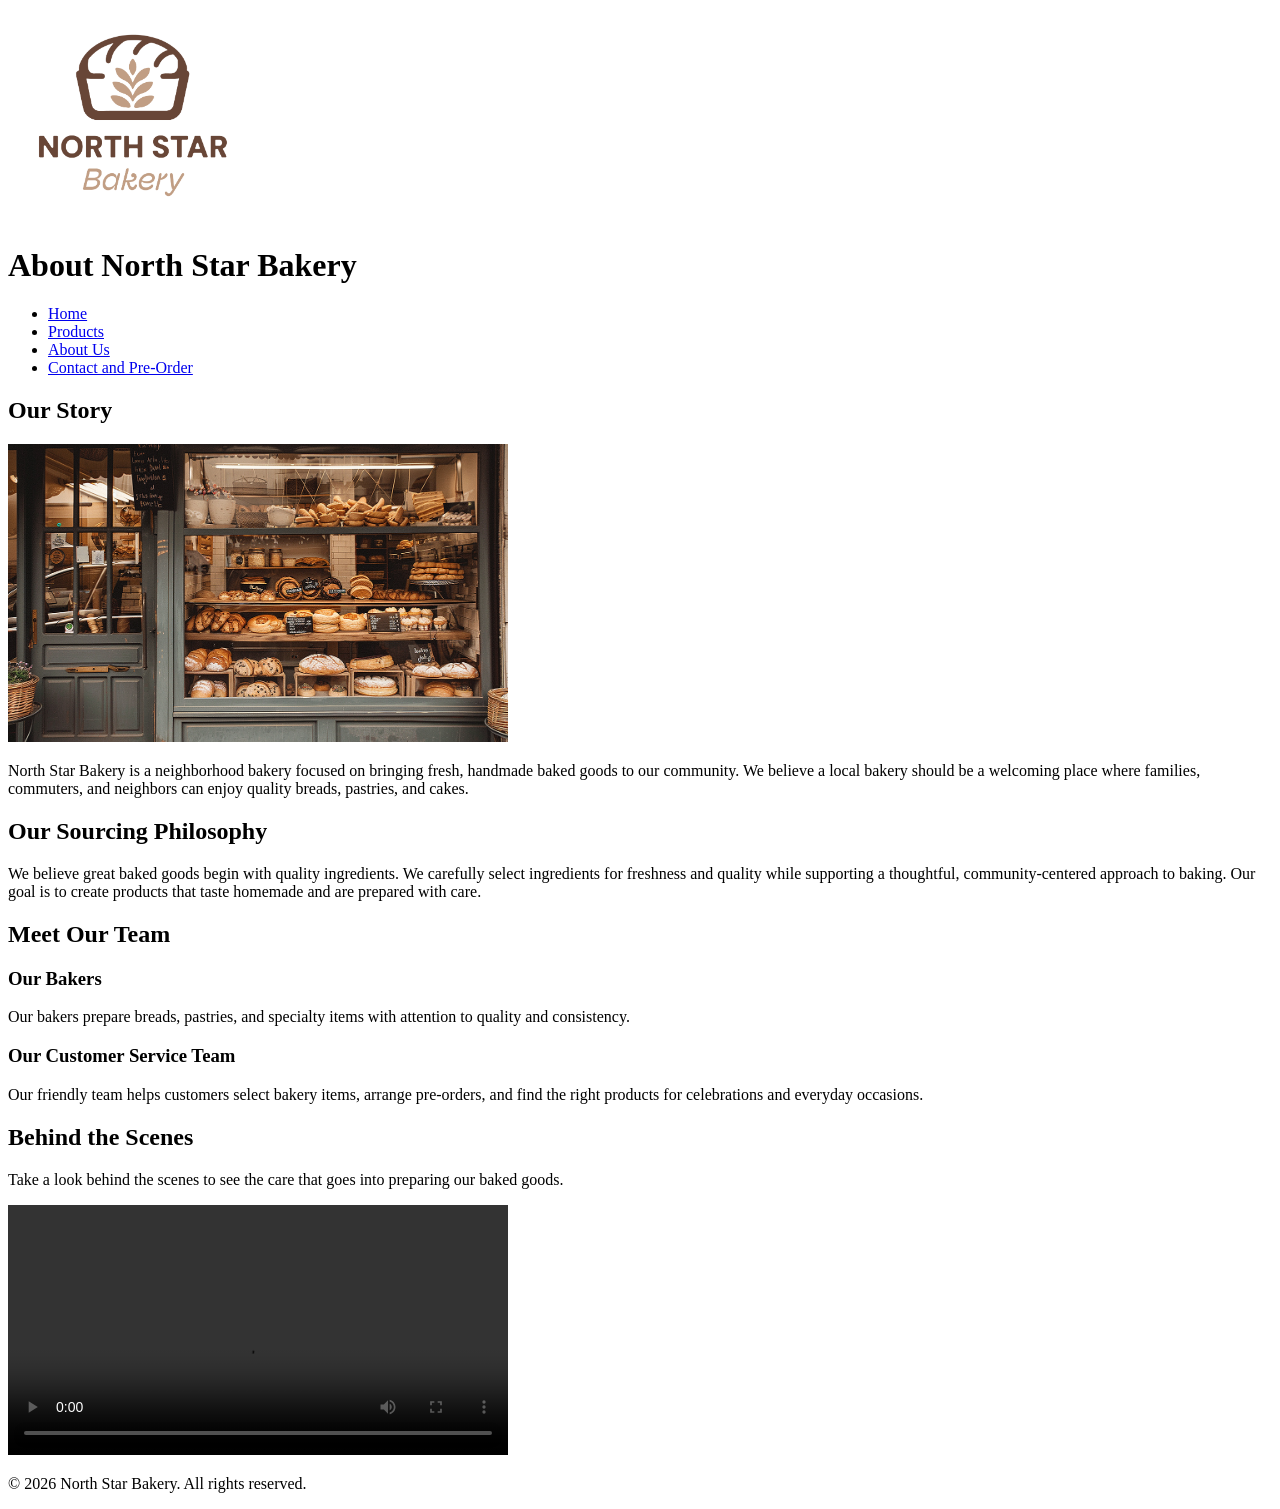
==== about.html @ 6f8efdfc "Complete North Star Bakery Touchstone Task 2" ====
<!DOCTYPE html>
<html lang="en">
<head>
    <meta charset="UTF-8">
    <meta name="viewport" content="width=device-width, initial-scale=1.0">
    <title>North Star Bakery | About Us</title>
</head>

<body>

    <header>
        <img src="bakery-logo.png"
             alt="North Star Bakery logo"
             width="250">

        <h1>About North Star Bakery</h1>

        <nav aria-label="Main navigation">
            <ul>
                <li><a href="index.html">Home</a></li>
                <li><a href="products.html">Products</a></li>
                <li><a href="about.html">About Us</a></li>
                <li><a href="contact.html">Contact and Pre-Order</a></li>
            </ul>
        </nav>
    </header>

    <main>

        <section>
            <h2>Our Story</h2>

            <img src="bakery-storefront.png"
                 alt="Storefront of North Star Bakery welcoming neighborhood customers"
                 width="500">

            <p>
                North Star Bakery is a neighborhood bakery focused on bringing
                fresh, handmade baked goods to our community. We believe a local
                bakery should be a welcoming place where families, commuters,
                and neighbors can enjoy quality breads, pastries, and cakes.
            </p>
        </section>

        <section>
            <h2>Our Sourcing Philosophy</h2>

            <p>
                We believe great baked goods begin with quality ingredients.
                We carefully select ingredients for freshness and quality while
                supporting a thoughtful, community-centered approach to baking.
                Our goal is to create products that taste homemade and are
                prepared with care.
            </p>
        </section>

        <section>
            <h2>Meet Our Team</h2>

            <h3>Our Bakers</h3>

            <p>
                Our bakers prepare breads, pastries, and specialty items with
                attention to quality and consistency.
            </p>

            <h3>Our Customer Service Team</h3>

            <p>
                Our friendly team helps customers select bakery items, arrange
                pre-orders, and find the right products for celebrations and
                everyday occasions.
            </p>
        </section>

        <section>
            <h2>Behind the Scenes</h2>

            <p>
                Take a look behind the scenes to see the care that goes into
                preparing our baked goods.
            </p>

            <video controls width="500">
                <source src="bakery-behind-scenes.mp4" type="video/mp4">
                Your browser does not support the video element.
                Please contact North Star Bakery to learn more about how
                our baked goods are prepared.
            </video>
        </section>

    </main>

    <footer>
        <p>&copy; 2026 North Star Bakery. All rights reserved.</p>
    </footer>

</body>
</html>
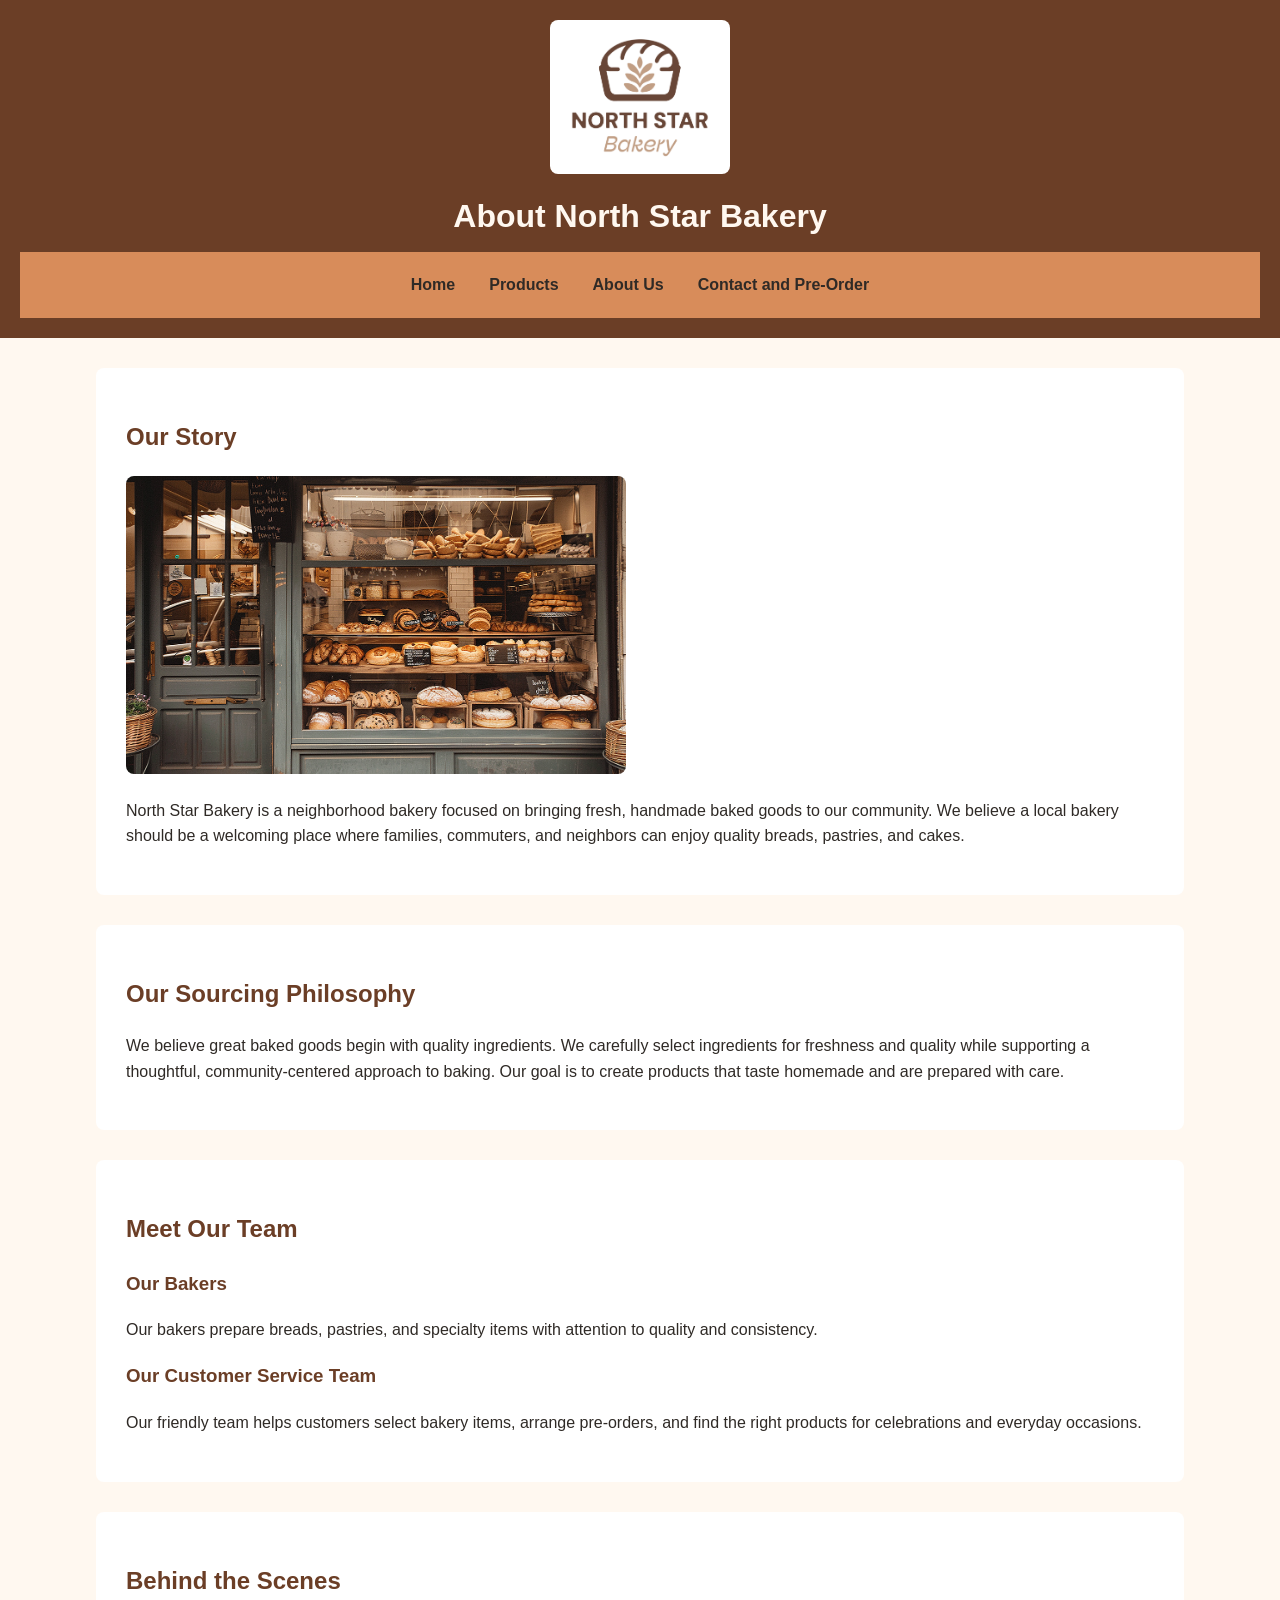
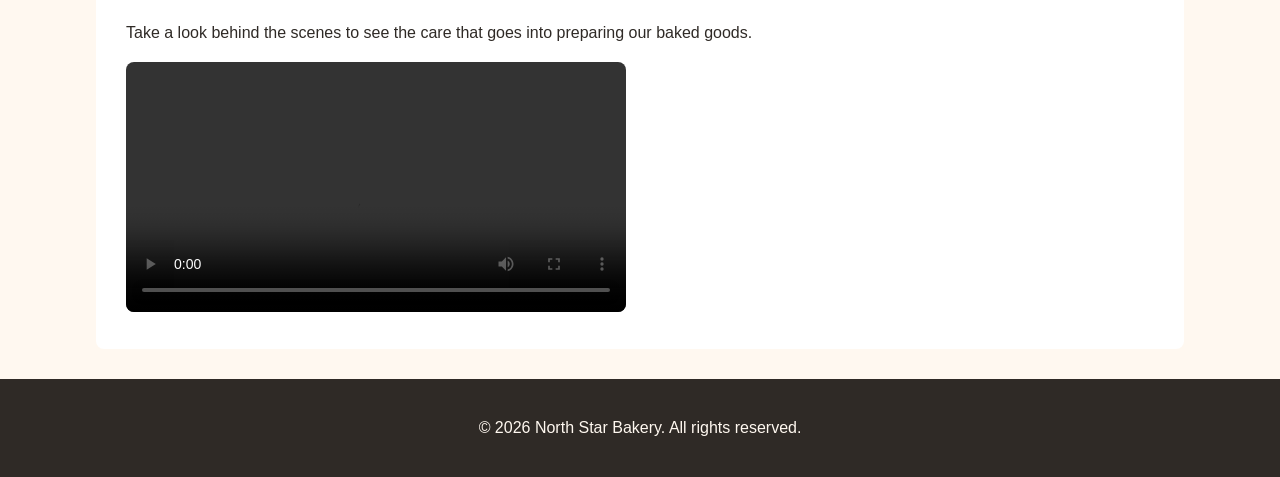
==== commit 9c3bd9f4: "Add responsive CSS design for Touchstone 3" ====
--- a/about.html
+++ b/about.html
@@ -4,6 +4,7 @@
     <meta charset="UTF-8">
     <meta name="viewport" content="width=device-width, initial-scale=1.0">
     <title>North Star Bakery | About Us</title>
+    <link rel="stylesheet" href="style.css">
 </head>
 
 <body>
--- a/style.css
+++ b/style.css
@@ -0,0 +1,149 @@
+* {
+    box-sizing: border-box;
+}
+
+body {
+    margin: 0;
+    font-family: Arial, sans-serif;
+    background-color: #FFF8F0;
+    color: #2F2A26;
+    line-height: 1.6;
+}
+header {
+    background-color: #6B3E26;
+    color: #FFF8F0;
+    text-align: center;
+    padding: 20px;
+}
+
+header img {
+    max-width: 180px;
+    height: auto;
+}
+
+header h1 {
+    margin: 10px 0;
+    color: #FFF8F0;
+}
+
+nav {
+    background-color: #D88C5A;
+    padding: 12px;
+}
+
+nav ul {
+    list-style: none;
+    margin: 0;
+    padding: 0;
+    display: flex;
+    flex-direction: column;
+    align-items: center;
+    gap: 10px;
+}
+
+nav a {
+    color: #2F2A26;
+    text-decoration: none;
+    font-weight: bold;
+    padding: 8px 12px;
+    display: block;
+}
+
+nav a:hover {
+    background-color: #FFF8F0;
+    border-radius: 5px;
+}
+main {
+    width: 90%;
+    max-width: 1100px;
+    margin: 30px auto;
+}
+
+section {
+    margin-bottom: 30px;
+    padding: 20px;
+    background-color: #FFFFFF;
+    border-radius: 8px;
+}
+
+h2,
+h3 {
+    color: #6B3E26;
+}
+
+img,
+video {
+    max-width: 100%;
+    height: auto;
+    border-radius: 8px;
+}
+form {
+    max-width: 700px;
+    margin: 0 auto;
+}
+
+fieldset {
+    border: 2px solid #D88C5A;
+    border-radius: 8px;
+    padding: 20px;
+    margin-bottom: 20px;
+}
+
+legend {
+    color: #6B3E26;
+    font-weight: bold;
+    padding: 0 8px;
+}
+
+label {
+    font-weight: bold;
+}
+
+input,
+select,
+textarea {
+    width: 100%;
+    padding: 10px;
+    margin-top: 5px;
+    border: 1px solid #6B3E26;
+    border-radius: 5px;
+    font-family: Arial, sans-serif;
+}
+
+button {
+    background-color: #6B3E26;
+    color: #FFF8F0;
+    border: none;
+    padding: 12px 20px;
+    border-radius: 5px;
+    font-weight: bold;
+    cursor: pointer;
+}
+
+button:hover {
+    background-color: #D88C5A;
+    color: #2F2A26;
+}
+
+footer {
+    background-color: #2F2A26;
+    color: #FFF8F0;
+    text-align: center;
+    padding: 20px;
+    margin-top: 30px;
+}
+@media (min-width: 768px) {
+
+    nav ul {
+        flex-direction: row;
+        justify-content: center;
+    }
+
+    main {
+        width: 85%;
+    }
+
+    section {
+        padding: 30px;
+    }
+}
